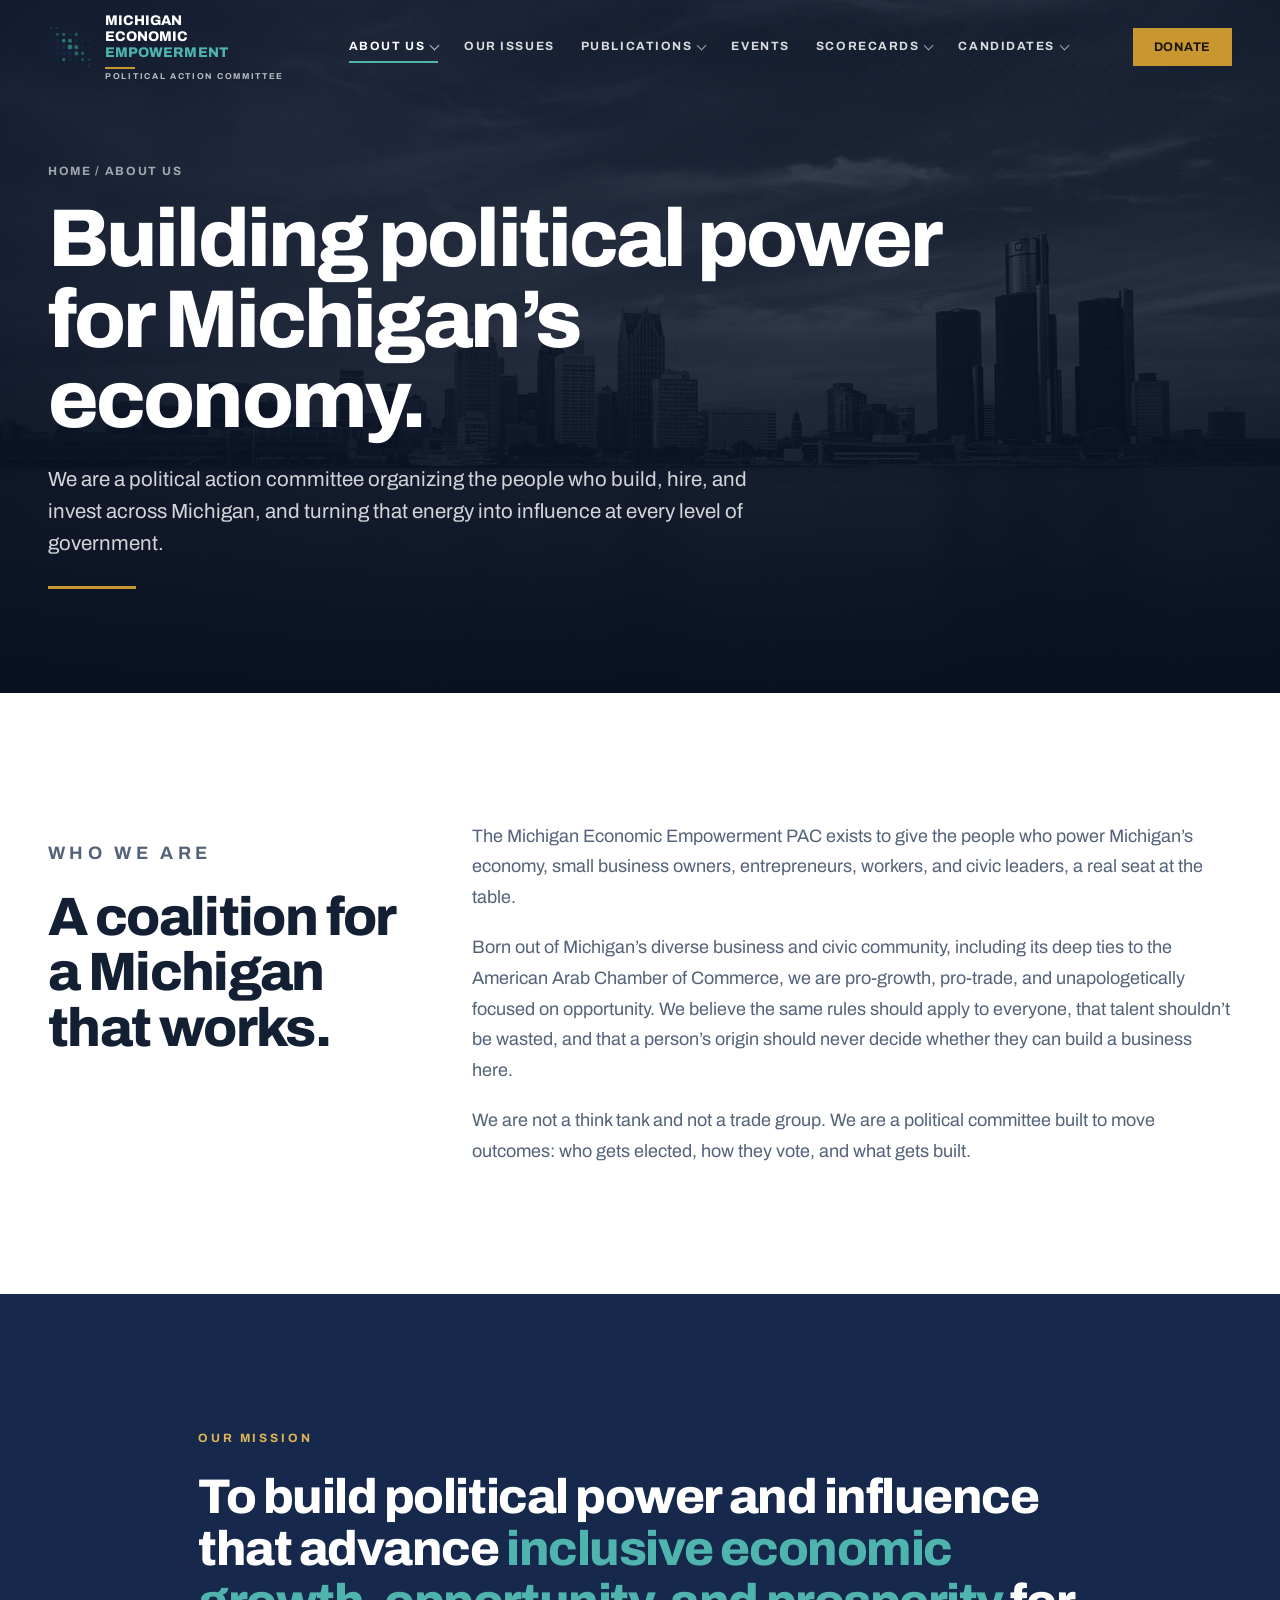
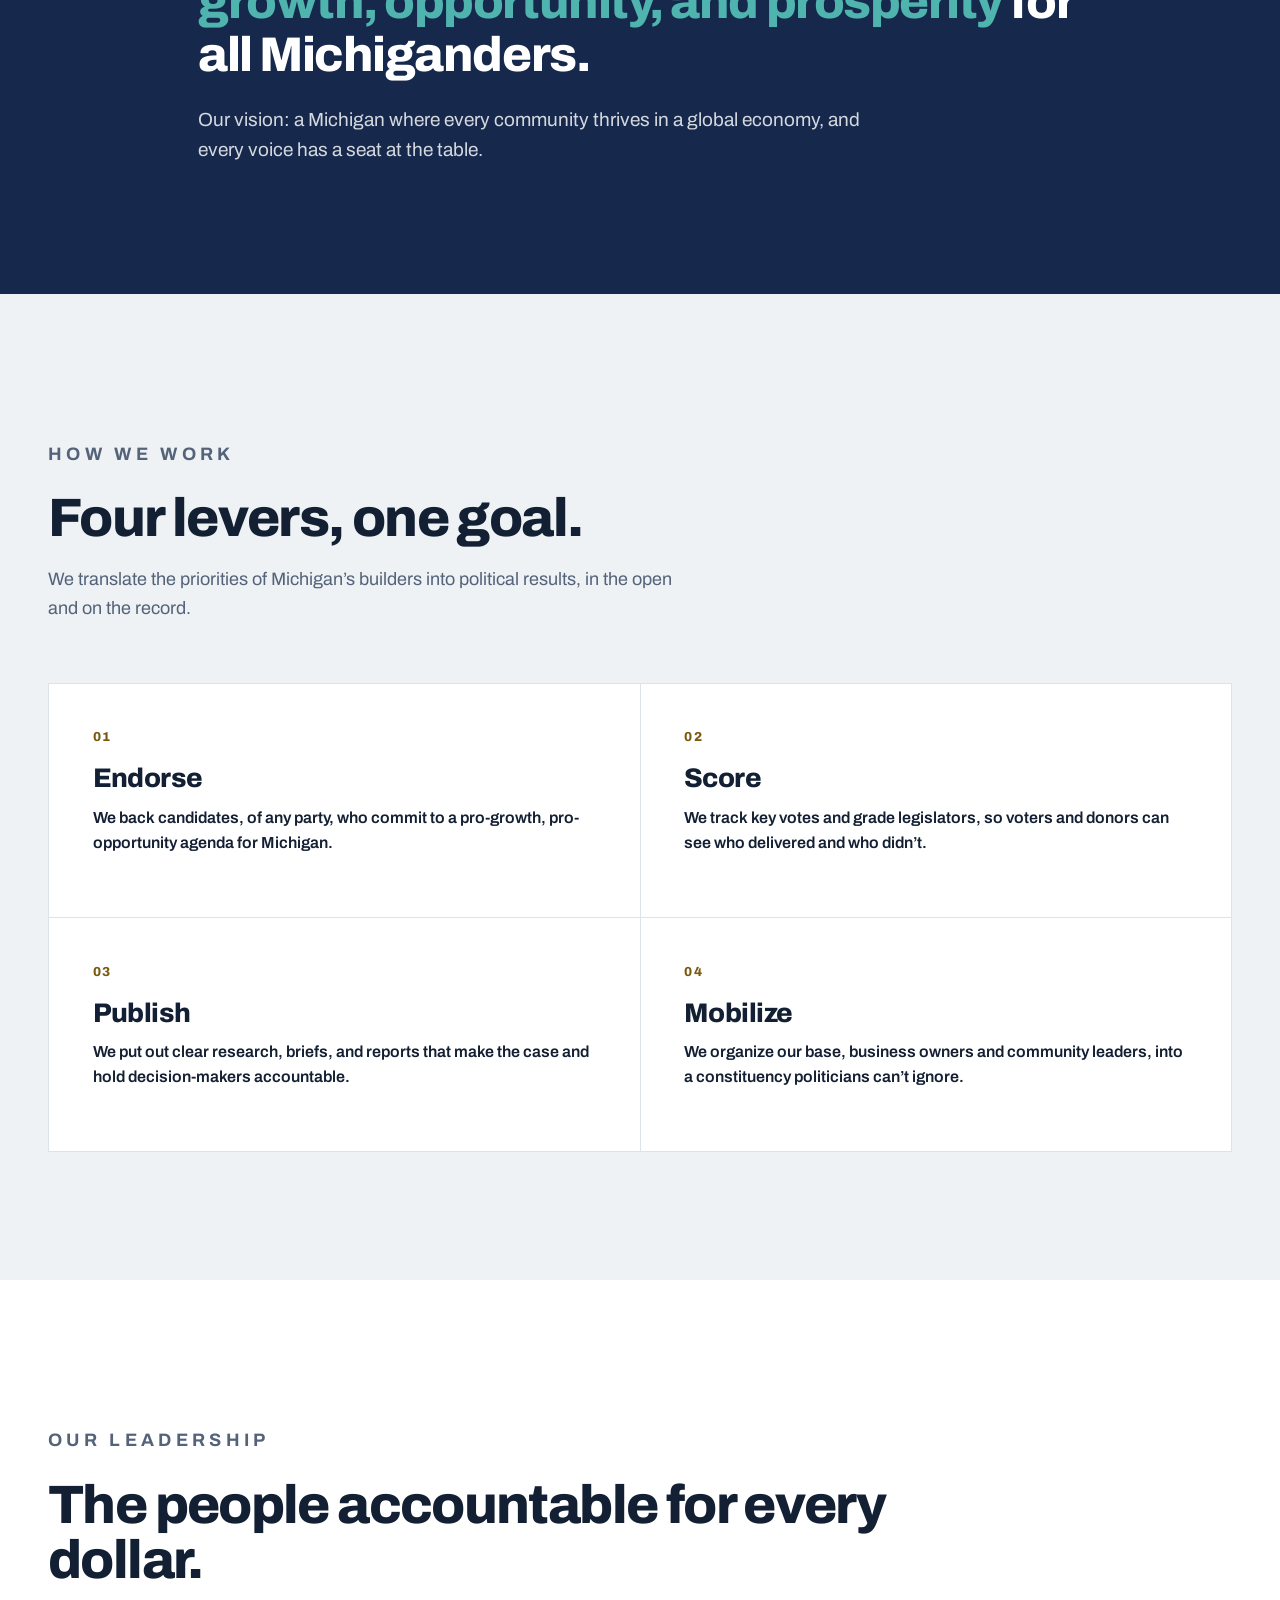
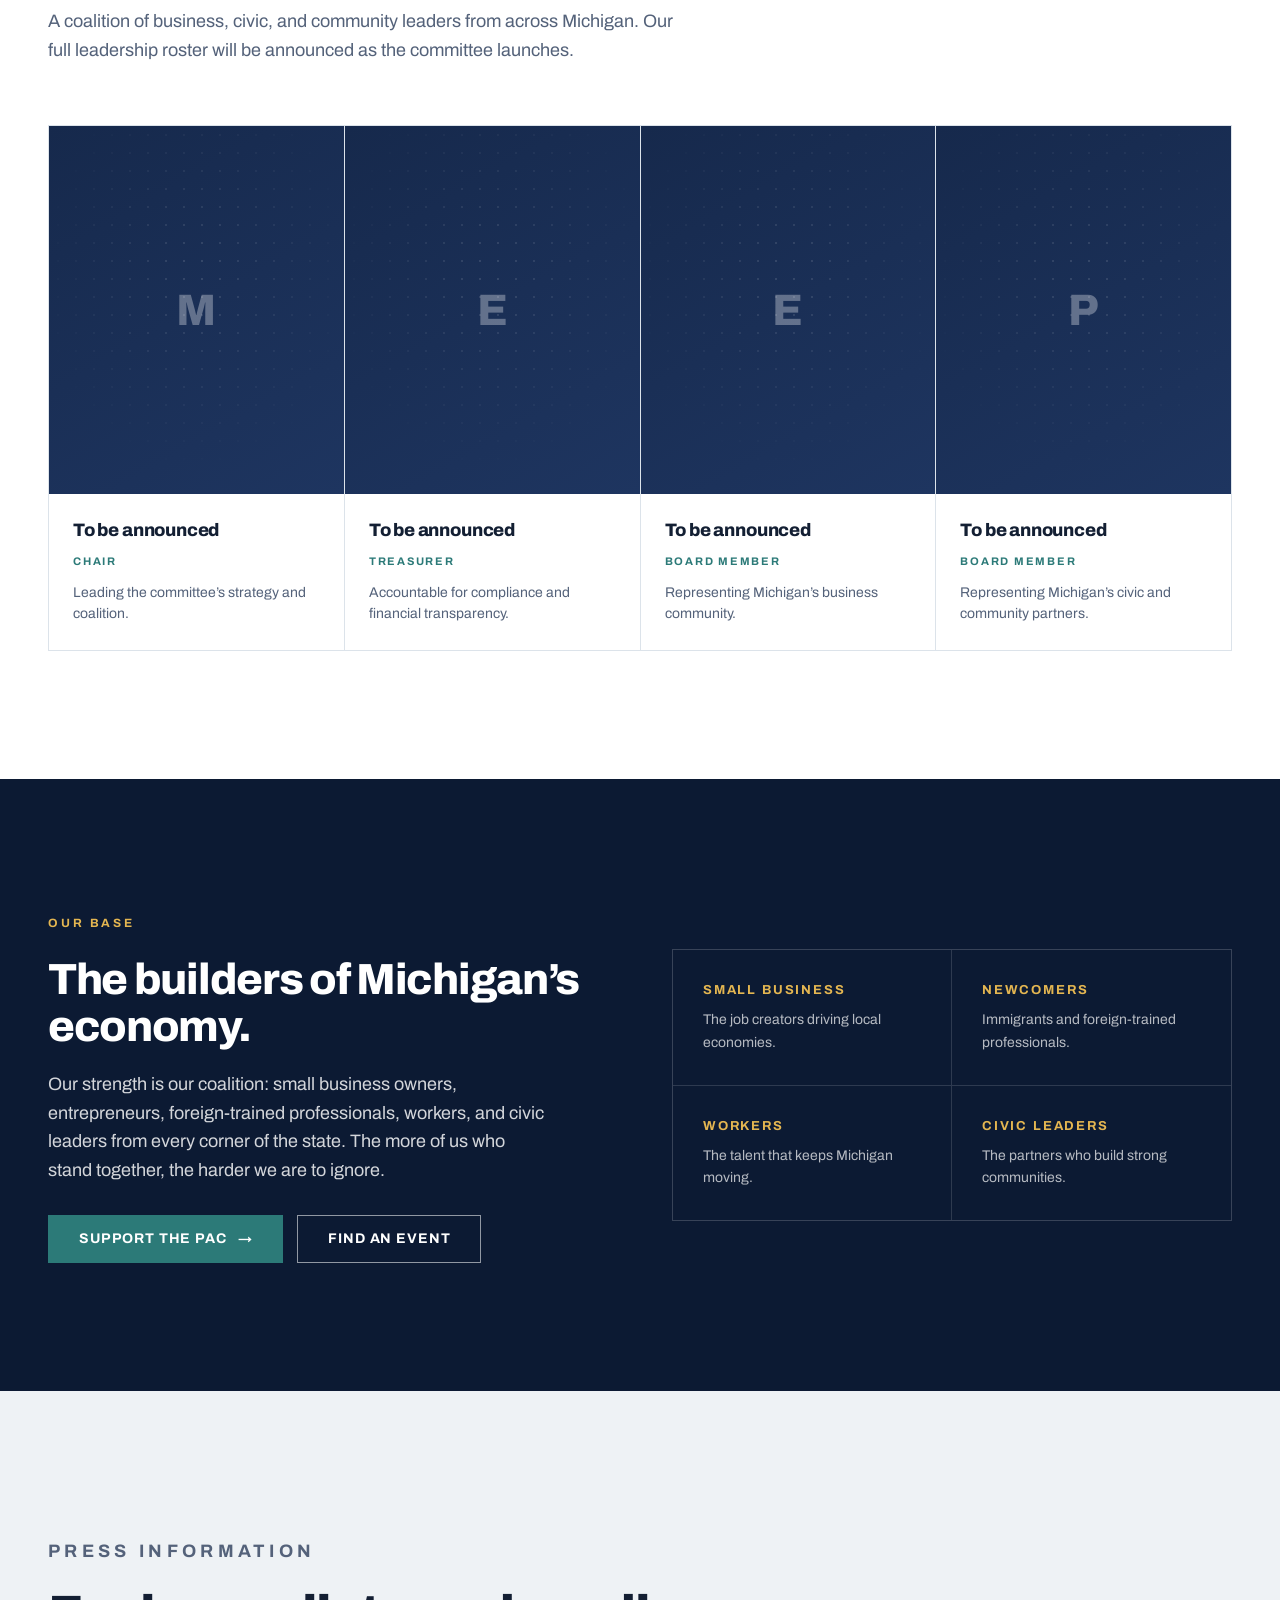
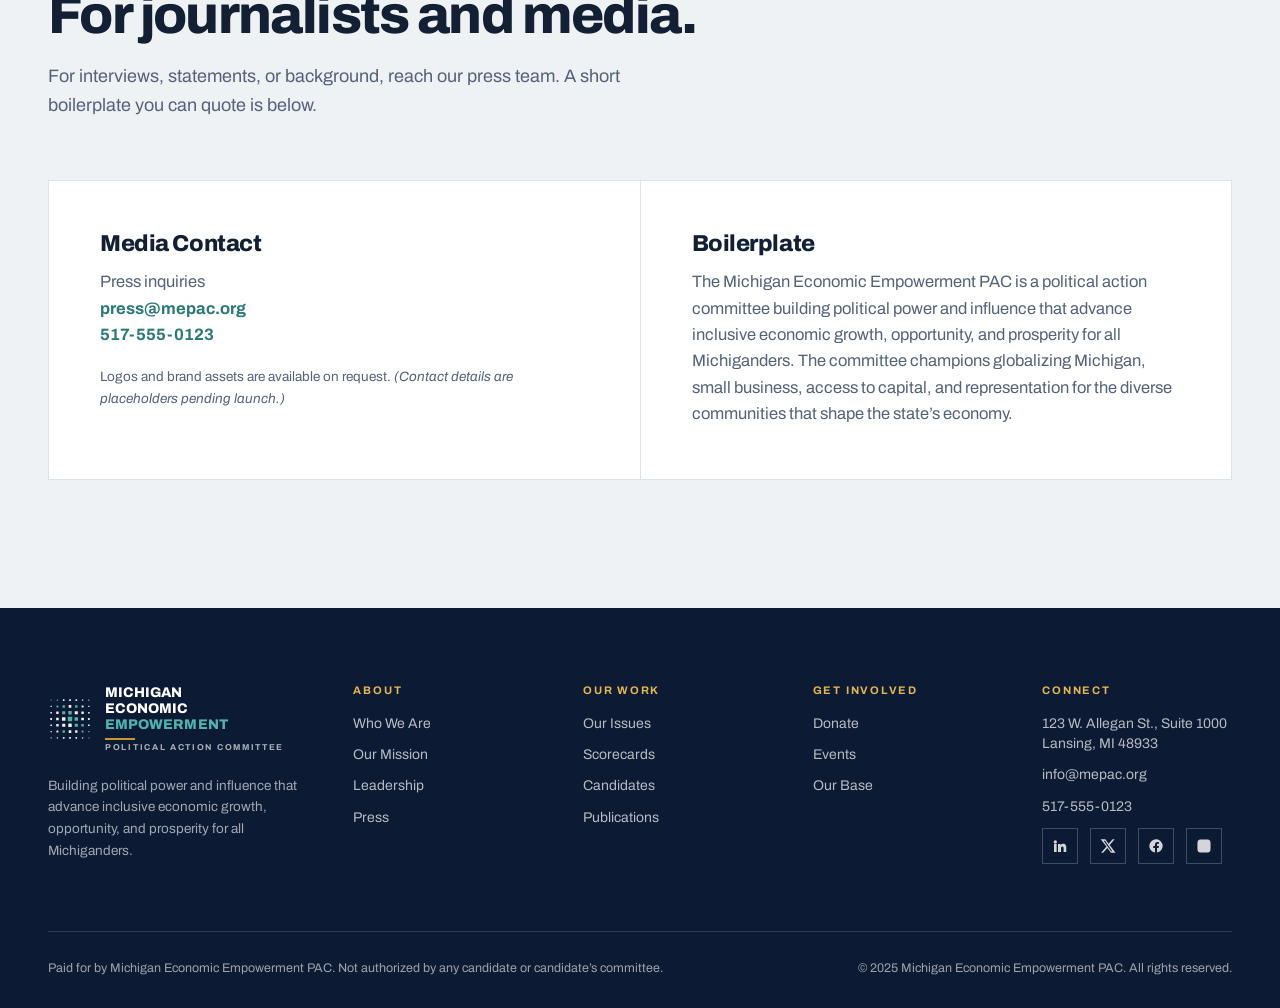
==== about.html @ 5a6a7b9a "Build out multi-page site: About, Our Issues, Publications, Events, Scorecards, Candidates, Donate o" ====
<!doctype html>
<html lang="en">
<head>
<meta charset="UTF-8" />
<meta name="viewport" content="width=device-width, initial-scale=1.0" />
<title>About Us — Michigan Economic Empowerment PAC</title>
<meta name="description" content="Who we are, our mission, how we work, our leadership, our base, and press information for the Michigan Economic Empowerment PAC." />
<link rel="preconnect" href="https://fonts.googleapis.com" /><link rel="preconnect" href="https://fonts.gstatic.com" crossorigin />
<link href="https://fonts.googleapis.com/css2?family=Archivo:wght@400;500;600;700;800;900&display=swap" rel="stylesheet" />
<link rel="stylesheet" href="assets/site.css" />
</head>
<body data-page="about">
<main id="main">

  <section class="page-hero">
    <div class="page-hero__bg" aria-hidden="true"><img src="assets/img/hero-detroit.jpg" alt="" /></div>
    <div class="page-hero__scrim" aria-hidden="true"></div>
    <div class="wrap page-hero__in">
      <p class="crumb"><a href="index.html">Home</a> / About Us</p>
      <h1>Building political power for Michigan’s economy.</h1>
      <p class="lede">We are a political action committee organizing the people who build, hire, and invest across Michigan, and turning that energy into influence at every level of government.</p>
      <div class="page-hero__gold"></div>
    </div>
  </section>

  <!-- WHO WE ARE -->
  <section class="section section--white anchor" id="who-we-are">
    <div class="wrap" style="display:grid; grid-template-columns:minmax(0,360px) 1fr; gap:clamp(36px,5vw,80px); align-items:start;">
      <div class="sec-head reveal" style="margin:0;">
        <p class="eyebrow eyebrow--bare">Who We Are</p>
        <h2>A coalition for a Michigan that works.</h2>
      </div>
      <div class="prose reveal d1" style="max-width:none;">
        <p>The Michigan Economic Empowerment PAC exists to give the people who power Michigan’s economy, small business owners, entrepreneurs, workers, and civic leaders, a real seat at the table.</p>
        <p>Born out of Michigan’s diverse business and civic community, including its deep ties to the American Arab Chamber of Commerce, we are pro-growth, pro-trade, and unapologetically focused on opportunity. We believe the same rules should apply to everyone, that talent shouldn’t be wasted, and that a person’s origin should never decide whether they can build a business here.</p>
        <p>We are not a think tank and not a trade group. We are a political committee built to move outcomes: who gets elected, how they vote, and what gets built.</p>
      </div>
    </div>
  </section>

  <!-- MISSION -->
  <section class="section band--dark anchor" id="mission">
    <div class="wrap" style="max-width:980px;">
      <p class="eyebrow eyebrow--ondark eyebrow--bare reveal">Our Mission</p>
      <h2 class="reveal" style="color:#fff; font-weight:800; font-size:clamp(28px,3.8vw,52px); line-height:1.08; letter-spacing:-.03em;">To build political power and influence that advance <span style="color:var(--teal-bright);">inclusive economic growth, opportunity, and prosperity</span> for all Michiganders.</h2>
      <p class="reveal d1" style="margin-top:24px; font-size:19px; line-height:1.6; color:rgba(255,255,255,.82); max-width:62ch;">Our vision: a Michigan where every community thrives in a global economy, and every voice has a seat at the table.</p>
    </div>
  </section>

  <!-- HOW WE WORK -->
  <section class="section section--mist anchor" id="how-we-work">
    <div class="wrap">
      <div class="sec-head reveal">
        <p class="eyebrow eyebrow--bare">How We Work</p>
        <h2>Four levers, one goal.</h2>
        <p>We translate the priorities of Michigan’s builders into political results, in the open and on the record.</p>
      </div>
      <div class="issues">
        <article class="issue reveal"><span class="issue__num">01</span><h3>Endorse</h3><p class="issue__lede">We back candidates, of any party, who commit to a pro-growth, pro-opportunity agenda for Michigan.</p></article>
        <article class="issue reveal d1"><span class="issue__num">02</span><h3>Score</h3><p class="issue__lede">We track key votes and grade legislators, so voters and donors can see who delivered and who didn’t.</p></article>
        <article class="issue reveal"><span class="issue__num">03</span><h3>Publish</h3><p class="issue__lede">We put out clear research, briefs, and reports that make the case and hold decision-makers accountable.</p></article>
        <article class="issue reveal d1"><span class="issue__num">04</span><h3>Mobilize</h3><p class="issue__lede">We organize our base, business owners and community leaders, into a constituency politicians can’t ignore.</p></article>
      </div>
    </div>
  </section>

  <!-- LEADERSHIP -->
  <!-- PLACEHOLDER: replace with real, legally-named Chair, Treasurer, and board members + portraits. -->
  <section class="section section--white anchor" id="leadership">
    <div class="wrap">
      <div class="sec-head reveal">
        <p class="eyebrow eyebrow--bare">Our Leadership</p>
        <h2>The people accountable for every dollar.</h2>
        <p>A coalition of business, civic, and community leaders from across Michigan. Our full leadership roster will be announced as the committee launches.</p>
      </div>
      <div class="people-grid">
        <article class="person reveal"><div class="person__portrait"><span class="person__mono">M</span></div><div class="person__body"><div class="person__name">To be announced</div><div class="person__role">Chair</div><p class="person__bio">Leading the committee’s strategy and coalition.</p></div></article>
        <article class="person reveal d1"><div class="person__portrait"><span class="person__mono">E</span></div><div class="person__body"><div class="person__name">To be announced</div><div class="person__role">Treasurer</div><p class="person__bio">Accountable for compliance and financial transparency.</p></div></article>
        <article class="person reveal d2"><div class="person__portrait"><span class="person__mono">E</span></div><div class="person__body"><div class="person__name">To be announced</div><div class="person__role">Board Member</div><p class="person__bio">Representing Michigan’s business community.</p></div></article>
        <article class="person reveal d3"><div class="person__portrait"><span class="person__mono">P</span></div><div class="person__body"><div class="person__name">To be announced</div><div class="person__role">Board Member</div><p class="person__bio">Representing Michigan’s civic and community partners.</p></div></article>
      </div>
    </div>
  </section>

  <!-- OUR BASE -->
  <section class="section band--deep anchor" id="base">
    <div class="wrap" style="display:grid; grid-template-columns:1fr 1fr; gap:clamp(36px,5vw,72px); align-items:center;">
      <div class="reveal">
        <p class="eyebrow eyebrow--ondark eyebrow--bare">Our Base</p>
        <h2 style="color:#fff; font-weight:800; font-size:clamp(28px,3.4vw,44px); letter-spacing:-.03em; line-height:1.08;">The builders of Michigan’s economy.</h2>
        <p style="margin-top:20px; font-size:18px; line-height:1.6; color:rgba(255,255,255,.82); max-width:50ch;">Our strength is our coalition: small business owners, entrepreneurs, foreign-trained professionals, workers, and civic leaders from every corner of the state. The more of us who stand together, the harder we are to ignore.</p>
        <div style="display:flex; gap:14px; flex-wrap:wrap; margin-top:30px;">
          <a class="btn btn--teal" href="donate.html">Support the PAC <span class="arw">&rarr;</span></a>
          <a class="btn btn--ghost-light" href="events.html">Find an Event</a>
        </div>
      </div>
      <div class="reveal d1" style="border:1px solid rgba(255,255,255,.18);">
        <div style="display:grid; grid-template-columns:1fr 1fr;">
          <div style="padding:30px; border-right:1px solid rgba(255,255,255,.14); border-bottom:1px solid rgba(255,255,255,.14);"><div style="font-size:13px; font-weight:700; letter-spacing:.14em; text-transform:uppercase; color:var(--gold-bright);">Small Business</div><p style="margin-top:8px; color:rgba(255,255,255,.7); font-size:14px;">The job creators driving local economies.</p></div>
          <div style="padding:30px; border-bottom:1px solid rgba(255,255,255,.14);"><div style="font-size:13px; font-weight:700; letter-spacing:.14em; text-transform:uppercase; color:var(--gold-bright);">Newcomers</div><p style="margin-top:8px; color:rgba(255,255,255,.7); font-size:14px;">Immigrants and foreign-trained professionals.</p></div>
          <div style="padding:30px; border-right:1px solid rgba(255,255,255,.14);"><div style="font-size:13px; font-weight:700; letter-spacing:.14em; text-transform:uppercase; color:var(--gold-bright);">Workers</div><p style="margin-top:8px; color:rgba(255,255,255,.7); font-size:14px;">The talent that keeps Michigan moving.</p></div>
          <div style="padding:30px;"><div style="font-size:13px; font-weight:700; letter-spacing:.14em; text-transform:uppercase; color:var(--gold-bright);">Civic Leaders</div><p style="margin-top:8px; color:rgba(255,255,255,.7); font-size:14px;">The partners who build strong communities.</p></div>
        </div>
      </div>
    </div>
  </section>

  <!-- PRESS -->
  <section class="section section--mist anchor" id="press">
    <div class="wrap">
      <div class="sec-head reveal">
        <p class="eyebrow eyebrow--bare">Press Information</p>
        <h2>For journalists and media.</h2>
        <p>For interviews, statements, or background, reach our press team. A short boilerplate you can quote is below.</p>
      </div>
      <div class="split2 reveal d1">
        <div>
          <h3>Media Contact</h3>
          <p>Press inquiries<br/><a href="mailto:press@mepac.org" style="color:var(--teal); font-weight:700;">press@mepac.org</a><br/><a href="tel:5175550123" style="color:var(--teal); font-weight:700;">517-555-0123</a></p>
          <p style="margin-top:18px; font-size:13.5px; color:var(--slate);">Logos and brand assets are available on request. <em>(Contact details are placeholders pending launch.)</em></p>
        </div>
        <div>
          <h3>Boilerplate</h3>
          <p>The Michigan Economic Empowerment PAC is a political action committee building political power and influence that advance inclusive economic growth, opportunity, and prosperity for all Michiganders. The committee champions globalizing Michigan, small business, access to capital, and representation for the diverse communities that shape the state’s economy.</p>
        </div>
      </div>
    </div>
  </section>

</main>
<script src="assets/site.js"></script>
</body>
</html>
---- assets/site.css ----
/* ============================================================
   MICHIGAN ECONOMIC EMPOWERMENT PAC — shared site stylesheet
   Design system + global nav/footer + inner-page components.
   Brand: navy / teal / gold + dot-mosaic logo. Archivo grotesque.
   ============================================================ */

:root{
  --navy:#16294C; --navy-deep:#0C1A33; --navy-2:#1E3560;
  --teal:#2C7A78; --teal-bright:#4FB3AE;
  --gold:#C8972F; --gold-bright:#E4B651; --gold-text:#7A5A10;
  --mist:#EEF2F5; --white:#FFFFFF; --ink:#131F33; --slate:#54627A;
  --line:#DCE3EA; --line-dark:rgba(255,255,255,.14);
  --maxw:1280px; --gutter:clamp(20px,5vw,48px);
  --pad-y:clamp(86px,10vw,150px); --pad-y-tight:clamp(64px,7vw,104px);
  --radius:0px;
  --font:'Archivo',-apple-system,BlinkMacSystemFont,'Segoe UI',Roboto,sans-serif;
  --ease:cubic-bezier(.22,.61,.36,1);
}

*{ box-sizing:border-box; }
html{ scroll-behavior:smooth; -webkit-text-size-adjust:100%; scroll-padding-top:96px; }
body{ margin:0; font-family:var(--font); color:var(--slate); background:var(--white);
  font-size:18px; line-height:1.62; -webkit-font-smoothing:antialiased; text-rendering:optimizeLegibility; overflow-x:hidden; }
h1,h2,h3,h4{ color:var(--ink); margin:0; font-weight:800; letter-spacing:-.03em; line-height:1.0; }
p{ margin:0; } a{ color:inherit; text-decoration:none; } img{ max-width:100%; display:block; }
::selection{ background:var(--teal); color:#fff; }
:focus-visible{ outline:2px solid var(--teal); outline-offset:3px; }
.page-hero :focus-visible, .why :focus-visible, .join :focus-visible, footer.ft :focus-visible, .band--dark :focus-visible{ outline-color:var(--teal-bright); }
.wrap{ max-width:var(--maxw); margin:0 auto; padding-inline:var(--gutter); }
.anchor{ scroll-margin-top:104px; }

.eyebrow{ font-size:12px; font-weight:700; text-transform:uppercase; letter-spacing:.24em; color:var(--gold-text); margin:0 0 22px; display:inline-flex; align-items:center; gap:13px; }
.eyebrow::before{ content:""; width:30px; height:2px; background:var(--gold); display:inline-block; }
.eyebrow--ondark{ color:var(--gold-bright); }
.eyebrow--bare::before{ display:none; }

/* buttons */
.btn{ --bg:var(--teal); --fg:#fff; --bd:var(--teal); display:inline-flex; align-items:center; gap:11px;
  font-family:var(--font); font-size:14px; font-weight:700; letter-spacing:.06em; text-transform:uppercase;
  padding:16px 30px; border:1.5px solid var(--bd); background:var(--bg); color:var(--fg); border-radius:var(--radius);
  cursor:pointer; line-height:1; text-align:center;
  transition:background .22s var(--ease),border-color .22s var(--ease),color .22s var(--ease),transform .22s var(--ease),box-shadow .22s var(--ease); }
.btn .arw{ transition:transform .22s var(--ease); } .btn:hover .arw{ transform:translateX(5px); }
.btn--teal:hover{ background:#225e5c; border-color:#225e5c; transform:translateY(-2px); box-shadow:0 14px 30px -16px rgba(0,0,0,.6); }
.btn--gold{ --bg:var(--gold); --bd:var(--gold); --fg:#1c1404; }
.btn--gold:hover{ background:var(--gold-bright); border-color:var(--gold-bright); transform:translateY(-2px); box-shadow:0 14px 30px -16px rgba(0,0,0,.5); }
.btn--ghost{ --bg:transparent; --fg:var(--ink); --bd:rgba(22,41,76,.4); }
.btn--ghost:hover{ border-color:var(--navy); background:rgba(22,41,76,.04); }
.btn--ghost-light{ --bg:transparent; --fg:#fff; --bd:rgba(255,255,255,.55); }
.btn--ghost-light:hover{ border-color:#fff; background:rgba(255,255,255,.1); transform:translateY(-2px); }
.btn:active{ transform:translateY(0); }
.btn--sm{ padding:12px 20px; font-size:12.5px; }

/* duotone photo treatment */
.duo{ position:relative; background:var(--navy); overflow:hidden; }
.duo img{ width:100%; height:100%; object-fit:cover; display:block; filter:grayscale(1) contrast(1.06) brightness(.96); }
.duo::after{ content:""; position:absolute; inset:0; pointer-events:none; background:linear-gradient(155deg, rgba(18,32,58,.28) 0%, rgba(12,26,51,.6) 100%); }

/* ===================== NAV (shared, injected) ===================== */
header.nav{ position:fixed; top:0; left:0; right:0; z-index:50;
  transition:background .3s var(--ease),box-shadow .3s var(--ease),border-color .3s var(--ease); border-bottom:1px solid transparent; }
header.nav.solid{ background:rgba(255,255,255,.92); backdrop-filter:blur(16px); -webkit-backdrop-filter:blur(16px); border-bottom:1px solid var(--line); }
.nav__inner{ max-width:var(--maxw); margin:0 auto; padding:13px var(--gutter); display:flex; align-items:center; justify-content:space-between; gap:20px; }
.brand{ display:flex; align-items:center; gap:13px; }
.brand__mark{ flex:none; width:44px; height:44px; }
.brand__word{ display:flex; flex-direction:column; line-height:1; }
.brand__line{ font-weight:800; font-size:14px; letter-spacing:.005em; line-height:1.16; text-transform:uppercase; transition:color .3s var(--ease); }
.brand__line.navy{ color:var(--navy); } .brand__line.teal{ color:var(--teal); }
.brand__rule{ width:30px; height:2px; background:var(--gold); margin:5px 0 4px; }
.brand__legal{ font-size:8.5px; font-weight:700; letter-spacing:.2em; text-transform:uppercase; color:var(--navy); opacity:.78; transition:color .3s var(--ease),opacity .3s var(--ease); }
header.nav:not(.solid) .brand__line.navy{ color:#fff; }
header.nav:not(.solid) .brand__line.teal{ color:var(--teal-bright); }
header.nav:not(.solid) .brand__legal{ color:#fff; opacity:.7; }

nav.links{ display:flex; align-items:center; gap:26px; }
.navitem{ position:relative; }
nav.links a.lnk, .navitem > a{ font-size:12px; font-weight:700; text-transform:uppercase; letter-spacing:.13em; color:var(--ink); opacity:.84; transition:opacity .2s,color .2s; position:relative; padding:8px 0; display:inline-flex; align-items:center; gap:6px; cursor:pointer; }
header.nav:not(.solid) nav.links a.lnk, header.nav:not(.solid) .navitem > a{ color:#fff; }
nav.links a.lnk::after, .navitem > a::after{ content:""; position:absolute; left:0; bottom:2px; height:2px; width:0; background:var(--teal); transition:width .25s var(--ease); }
header.nav:not(.solid) nav.links a.lnk::after, header.nav:not(.solid) .navitem > a::after{ background:var(--teal-bright); }
nav.links a.lnk:hover, .navitem > a:hover, .navitem.current > a, a.lnk.current{ opacity:1; }
nav.links a.lnk:hover::after, .navitem:hover > a::after, .navitem.current > a::after, a.lnk.current::after, a.lnk:hover::after{ width:100%; }
.caret{ width:7px; height:7px; border-right:1.5px solid currentColor; border-bottom:1.5px solid currentColor; transform:translateY(-2px) rotate(45deg); opacity:.7; transition:transform .2s var(--ease); }
.navitem:hover .caret{ transform:translateY(0) rotate(45deg); }
.dropdown{ position:absolute; top:100%; left:-14px; min-width:230px; background:#fff; border:1px solid var(--line); box-shadow:0 22px 46px -26px rgba(19,31,51,.45); padding:8px 0; opacity:0; visibility:hidden; transform:translateY(8px); transition:opacity .2s var(--ease), transform .2s var(--ease), visibility .2s; z-index:60; }
.navitem:hover .dropdown, .navitem:focus-within .dropdown{ opacity:1; visibility:visible; transform:none; }
.dropdown a{ display:block; padding:10px 22px; font-size:13px; font-weight:600; letter-spacing:.01em; text-transform:none; color:var(--ink); opacity:.82; transition:background .15s, color .15s, opacity .15s; }
.dropdown a:hover{ background:var(--mist); color:var(--navy); opacity:1; }

.nav__cta{ display:flex; align-items:center; gap:14px; }
.menu-btn{ display:none; background:none; border:1px solid rgba(255,255,255,.4); color:#fff; padding:10px; border-radius:var(--radius); cursor:pointer; line-height:0; transition:color .3s var(--ease),border-color .3s var(--ease); }
header.nav.solid .menu-btn{ border-color:var(--line); color:var(--ink); }

/* mobile menu */
.mobile-menu{ position:fixed; inset:0; z-index:55; background:var(--navy-deep); padding:96px var(--gutter) 40px; overflow-y:auto; transform:translateY(-12px); opacity:0; visibility:hidden; transition:opacity .3s var(--ease), transform .3s var(--ease), visibility .3s; }
.mobile-menu.open{ opacity:1; visibility:visible; transform:none; }
.mobile-menu a{ display:block; color:#fff; font-weight:800; font-size:24px; letter-spacing:-.02em; padding:13px 0; border-bottom:1px solid rgba(255,255,255,.12); }
.mobile-menu .sub a{ font-size:15px; font-weight:600; color:rgba(255,255,255,.7); padding:9px 0 9px 16px; border-bottom:0; letter-spacing:.01em; }
.mobile-menu .sub{ padding-bottom:10px; }
.mobile-close{ position:absolute; top:22px; right:var(--gutter); background:none; border:1px solid rgba(255,255,255,.4); color:#fff; padding:10px; border-radius:var(--radius); cursor:pointer; line-height:0; }

/* ===================== PAGE HERO (inner pages) ===================== */
.page-hero{ position:relative; background:var(--navy-deep); color:#fff; overflow:hidden; isolation:isolate; padding:clamp(140px,18vh,184px) 0 clamp(60px,9vw,104px); }
.page-hero__bg{ position:absolute; inset:0; z-index:0; }
.page-hero__bg img{ width:100%; height:100%; object-fit:cover; filter:grayscale(1) contrast(1.05) brightness(.82); opacity:.5; }
.page-hero__scrim{ position:absolute; inset:0; z-index:1; background:linear-gradient(0deg, rgba(8,16,32,.94) 0%, rgba(10,20,40,.6) 55%, rgba(12,24,46,.5) 100%), linear-gradient(95deg, rgba(8,16,32,.65), transparent 62%); }
.page-hero::before{ content:""; position:absolute; inset:0; z-index:1; pointer-events:none; background-image:radial-gradient(rgba(255,255,255,.07) 1.2px, transparent 1.4px); background-size:26px 26px; -webkit-mask-image:radial-gradient(110% 90% at 84% 12%, #000, transparent 70%); mask-image:radial-gradient(110% 90% at 84% 12%, #000, transparent 70%); }
.page-hero__in{ position:relative; z-index:2; }
.page-hero .crumb{ font-size:12px; font-weight:700; letter-spacing:.14em; text-transform:uppercase; color:rgba(255,255,255,.6); margin-bottom:18px; }
.page-hero .crumb a{ color:rgba(255,255,255,.6); } .page-hero .crumb a:hover{ color:#fff; }
.page-hero h1{ color:#fff; font-weight:800; font-size:clamp(40px,6.4vw,84px); line-height:.98; letter-spacing:-.035em; max-width:18ch; }
.page-hero .lede{ margin-top:24px; font-size:clamp(17px,1.6vw,21px); line-height:1.55; color:rgba(255,255,255,.82); max-width:62ch; }
.page-hero__gold{ width:88px; height:3px; background:var(--gold); margin:26px 0 0; }

/* ===================== SECTION SCAFFOLDING ===================== */
.section{ padding:var(--pad-y) 0; }
.section--tight{ padding:var(--pad-y-tight) 0; }
.section--mist{ background:var(--mist); }
.section--white{ background:var(--white); }
.band--dark{ background:var(--navy); color:#fff; }
.band--deep{ background:var(--navy-deep); color:#fff; }
.sec-head{ max-width:880px; margin:0 0 clamp(40px,5vw,60px); }
.sec-head.between{ max-width:none; display:flex; align-items:flex-end; justify-content:space-between; gap:28px; flex-wrap:wrap; }
.sec-head h2{ font-weight:800; font-size:clamp(30px,4.4vw,54px); line-height:1.03; letter-spacing:-.03em; }
.band--dark .sec-head h2, .band--deep .sec-head h2{ color:#fff; }
.sec-head p{ margin-top:18px; font-size:18px; color:var(--slate); max-width:64ch; }
.band--dark .sec-head p, .band--deep .sec-head p{ color:rgba(255,255,255,.8); }

/* prose blocks (About, etc.) */
.prose{ max-width:64ch; }
.prose p{ font-size:18px; line-height:1.7; color:var(--slate); margin:0 0 20px; }
.prose p:last-child{ margin-bottom:0; }
.split2{ display:grid; grid-template-columns:1fr 1fr; gap:1px; background:var(--line); border:1px solid var(--line); }
.split2 > *{ background:var(--white); padding:clamp(34px,4vw,58px); }
.split2 h3{ font-size:23px; font-weight:800; letter-spacing:-.02em; margin:0 0 14px; }
.split2 p{ font-size:16.5px; line-height:1.6; color:var(--slate); }

/* ===================== ISSUES ===================== */
.issues{ display:grid; gap:1px; background:var(--line); border:1px solid var(--line); }
@media(min-width:760px){ .issues{ grid-template-columns:1fr 1fr; } }
.issue{ background:var(--white); padding:clamp(30px,3.4vw,48px); display:flex; flex-direction:column; }
.issue__num{ font-size:13px; font-weight:800; color:var(--gold-text); letter-spacing:.12em; }
.issue h3{ font-size:clamp(22px,2.1vw,28px); font-weight:800; letter-spacing:-.02em; line-height:1.1; margin:16px 0 12px; }
.issue__lede{ font-size:16px; line-height:1.55; color:var(--ink); font-weight:600; margin:0 0 18px; }
.issue__list{ list-style:none; margin:auto 0 0; padding:0; }
.issue__list li{ position:relative; padding:11px 0 11px 26px; font-size:15.5px; line-height:1.5; color:var(--slate); border-top:1px solid var(--line); }
.issue__list li:first-child{ border-top:0; }
.issue__list li::before{ content:""; position:absolute; left:2px; top:18px; width:8px; height:8px; background:var(--teal); transform:rotate(45deg); }

/* ===================== CARDS / GRIDS ===================== */
.grid3{ display:grid; grid-template-columns:repeat(3,1fr); gap:26px; }
.grid2{ display:grid; grid-template-columns:repeat(2,1fr); gap:26px; }
.card{ background:var(--white); border:1px solid var(--line); display:flex; flex-direction:column; transition:transform .25s var(--ease),box-shadow .25s var(--ease),border-color .25s var(--ease); }
.card:hover{ transform:translateY(-5px); box-shadow:0 24px 50px -32px rgba(19,31,51,.55); border-color:#cdd7e1; }
.card__media{ aspect-ratio:3/2; position:relative; overflow:hidden; }
.card__media .duo{ position:absolute; inset:0; } .card__media .duo img{ transition:transform .5s var(--ease); }
.card:hover .card__media .duo img{ transform:scale(1.05); }
.card__body{ padding:26px 24px 28px; display:flex; flex-direction:column; flex:1; }
.card__kicker{ font-size:11px; font-weight:700; letter-spacing:.16em; text-transform:uppercase; color:var(--gold-text); margin-bottom:13px; }
.card h3{ font-size:20px; font-weight:800; line-height:1.18; letter-spacing:-.02em; margin:0 0 12px; }
.card p{ font-size:15px; line-height:1.55; color:var(--slate); }
.card__more{ margin-top:20px; font-size:12px; font-weight:700; letter-spacing:.12em; text-transform:uppercase; color:var(--teal); display:inline-flex; gap:8px; align-items:center; }
.card__more .arw{ transition:transform .2s var(--ease); } .card:hover .card__more .arw{ transform:translateX(5px); }

/* leadership / people */
.people-grid{ display:grid; grid-template-columns:repeat(4,1fr); gap:1px; background:var(--line); border:1px solid var(--line); }
.person{ background:var(--white); display:flex; flex-direction:column; }
.person__portrait{ aspect-ratio:4/5; position:relative; background:linear-gradient(150deg,var(--navy),var(--navy-2)); overflow:hidden; display:flex; align-items:center; justify-content:center; }
.person__portrait::before{ content:""; position:absolute; inset:0; background-image:radial-gradient(rgba(255,255,255,.13) 1.3px, transparent 1.5px); background-size:18px 18px; -webkit-mask-image:radial-gradient(70% 70% at 50% 40%, #000, transparent 78%); mask-image:radial-gradient(70% 70% at 50% 40%, #000, transparent 78%); }
.person__mono{ position:relative; font-weight:800; font-size:44px; color:rgba(255,255,255,.32); }
.person__body{ padding:22px 24px 26px; }
.person__name{ font-size:18px; font-weight:800; color:var(--ink); letter-spacing:-.01em; }
.person__role{ margin-top:7px; font-size:11px; font-weight:700; text-transform:uppercase; letter-spacing:.16em; color:var(--teal); }
.person__bio{ margin-top:12px; font-size:14px; line-height:1.5; color:var(--slate); }

/* ===================== EMPTY STATE ===================== */
.empty{ border:1px dashed #c4d0db; background:linear-gradient(180deg,#fff, #f7fafc); padding:clamp(40px,5vw,72px); text-align:center; }
.band--dark .empty, .band--deep .empty{ border-color:rgba(255,255,255,.22); background:rgba(255,255,255,.03); }
.empty__mark{ width:46px; height:46px; margin:0 auto 22px; }
.empty h3{ font-size:24px; font-weight:800; letter-spacing:-.02em; margin:0 0 12px; }
.band--dark .empty h3, .band--deep .empty h3{ color:#fff; }
.empty p{ font-size:16px; line-height:1.6; color:var(--slate); max-width:52ch; margin:0 auto 22px; }
.band--dark .empty p, .band--deep .empty p{ color:rgba(255,255,255,.78); }

/* ===================== SCORECARD ===================== */
.score-wrap{ border:1px solid var(--line); overflow:hidden; }
.score{ width:100%; border-collapse:collapse; font-size:15px; }
.score thead th{ background:var(--navy); color:#fff; text-align:left; font-size:11px; font-weight:700; letter-spacing:.14em; text-transform:uppercase; padding:16px 20px; }
.score tbody td{ padding:16px 20px; border-top:1px solid var(--line); color:var(--ink); }
.score tbody tr:hover{ background:var(--mist); }
.score .name{ font-weight:800; letter-spacing:-.01em; }
.score .muted{ color:var(--slate); font-size:13.5px; }
.grade{ display:inline-flex; align-items:center; justify-content:center; min-width:46px; padding:6px 10px; font-weight:800; font-size:15px; letter-spacing:.02em; border:1.5px solid; }
.grade--a{ color:#1f7a4d; border-color:#1f7a4d; background:#eafaf1; }
.grade--b{ color:#2c7a78; border-color:#2c7a78; background:#e9f5f4; }
.grade--c{ color:#7a5a10; border-color:#7a5a10; background:#fbf3e0; }
.grade--d{ color:#9a5b1e; border-color:#9a5b1e; background:#fbeede; }
.grade--f{ color:#a32626; border-color:#a32626; background:#fbe9e9; }
.grade--na{ color:var(--slate); border-color:#c4d0db; background:#fff; }
.legend{ display:flex; flex-wrap:wrap; gap:10px 18px; margin-top:22px; font-size:13px; color:var(--slate); }
.legend span{ display:inline-flex; align-items:center; gap:8px; }

/* ===================== DONATE ===================== */
.donate-grid{ display:grid; grid-template-columns:repeat(4,1fr); gap:12px; }
.amount{ border:1.5px solid var(--line); background:#fff; padding:22px 10px; font-family:var(--font); font-weight:800; font-size:24px; letter-spacing:-.02em; color:var(--ink); cursor:pointer; transition:all .2s var(--ease); }
.amount:hover, .amount.sel{ border-color:var(--teal); background:#f0faf9; color:var(--navy); transform:translateY(-2px); }
.donate-note{ margin-top:18px; font-size:12.5px; color:var(--slate); line-height:1.55; }

/* ===================== FOOTER (shared, injected) ===================== */
footer.ft{ background:var(--navy-deep); color:rgba(255,255,255,.74); padding:clamp(60px,6vw,88px) 0 30px; }
.ft__top{ display:grid; grid-template-columns:1.4fr repeat(4,1fr); gap:40px; }
.ft__brand .brand__line.navy{ color:#fff; } .ft__brand .brand__line.teal{ color:var(--teal-bright); } .ft__brand .brand__legal{ color:#fff; opacity:.66; }
.ft__brand p.blurb{ margin-top:22px; font-size:13.5px; line-height:1.6; color:rgba(255,255,255,.62); max-width:34ch; }
.ftcol h4{ font-size:11px; font-weight:700; letter-spacing:.16em; text-transform:uppercase; color:var(--gold-bright); margin:0 0 18px; }
.ftcol a, .ftcol p{ display:block; font-size:14px; line-height:1.45; color:rgba(255,255,255,.7); margin-bottom:11px; transition:color .2s; }
.ftcol a:hover{ color:#fff; }
.ft__social{ display:flex; gap:12px; margin-top:6px; }
.ft__social a{ width:36px; height:36px; border:1px solid rgba(255,255,255,.22); display:flex; align-items:center; justify-content:center; transition:all .2s; }
.ft__social a:hover{ border-color:var(--teal-bright); background:rgba(79,179,174,.16); }
.ft__social svg{ width:16px; height:16px; fill:rgba(255,255,255,.82); }
.ft__bottom{ margin-top:clamp(40px,5vw,56px); padding-top:26px; border-top:1px solid rgba(255,255,255,.14); display:flex; justify-content:space-between; gap:18px; flex-wrap:wrap; font-size:12.5px; color:rgba(255,255,255,.6); }

/* ===================== REVEAL ===================== */
.reveal{ opacity:0; transform:translateY(28px); transition:opacity .7s var(--ease), transform .7s var(--ease); }
.reveal.in{ opacity:1; transform:none; }
.reveal.d1{ transition-delay:.07s; } .reveal.d2{ transition-delay:.14s; } .reveal.d3{ transition-delay:.21s; } .reveal.d4{ transition-delay:.28s; } .reveal.d5{ transition-delay:.35s; }
#mark-header svg rect{ transform-box:fill-box; transform-origin:center; opacity:0; animation:markIn .5s var(--ease) forwards; }
@keyframes markIn{ from{ opacity:0; transform:scale(.35); } to{ opacity:1; transform:scale(1); } }

/* ===================== RESPONSIVE ===================== */
@media (max-width:1080px){ nav.links{ display:none; } .menu-btn{ display:inline-flex; } }
@media (max-width:980px){
  .grid3{ grid-template-columns:1fr 1fr; }
  .people-grid{ grid-template-columns:repeat(2,1fr); }
  .donate-grid{ grid-template-columns:repeat(2,1fr); }
  .ft__top{ grid-template-columns:1fr 1fr; } .ft__brand{ grid-column:1 / -1; }
}
@media (max-width:760px){
  .issues{ grid-template-columns:1fr; }
  .grid3, .grid2, .split2{ grid-template-columns:1fr; }
  .people-grid{ grid-template-columns:1fr 1fr; }
  .ft__top{ grid-template-columns:1fr 1fr; }
  .brand__line{ font-size:13px; } .brand__mark{ width:40px; height:40px; }
  .score thead{ display:none; }
  .score tbody td{ display:block; border-top:0; padding:4px 18px; }
  .score tbody tr{ display:block; border-top:1px solid var(--line); padding:16px 0; }
}
@media (prefers-reduced-motion:reduce){
  *{ animation:none !important; scroll-behavior:auto; }
  .reveal{ opacity:1; transform:none; transition:none; }
  #mark-header svg rect{ opacity:1; }
}

.skip{ position:fixed; left:12px; top:-60px; background:#fff; color:var(--navy); padding:10px 16px; z-index:100; transition:top .2s var(--ease); }
.skip:focus{ top:12px; }
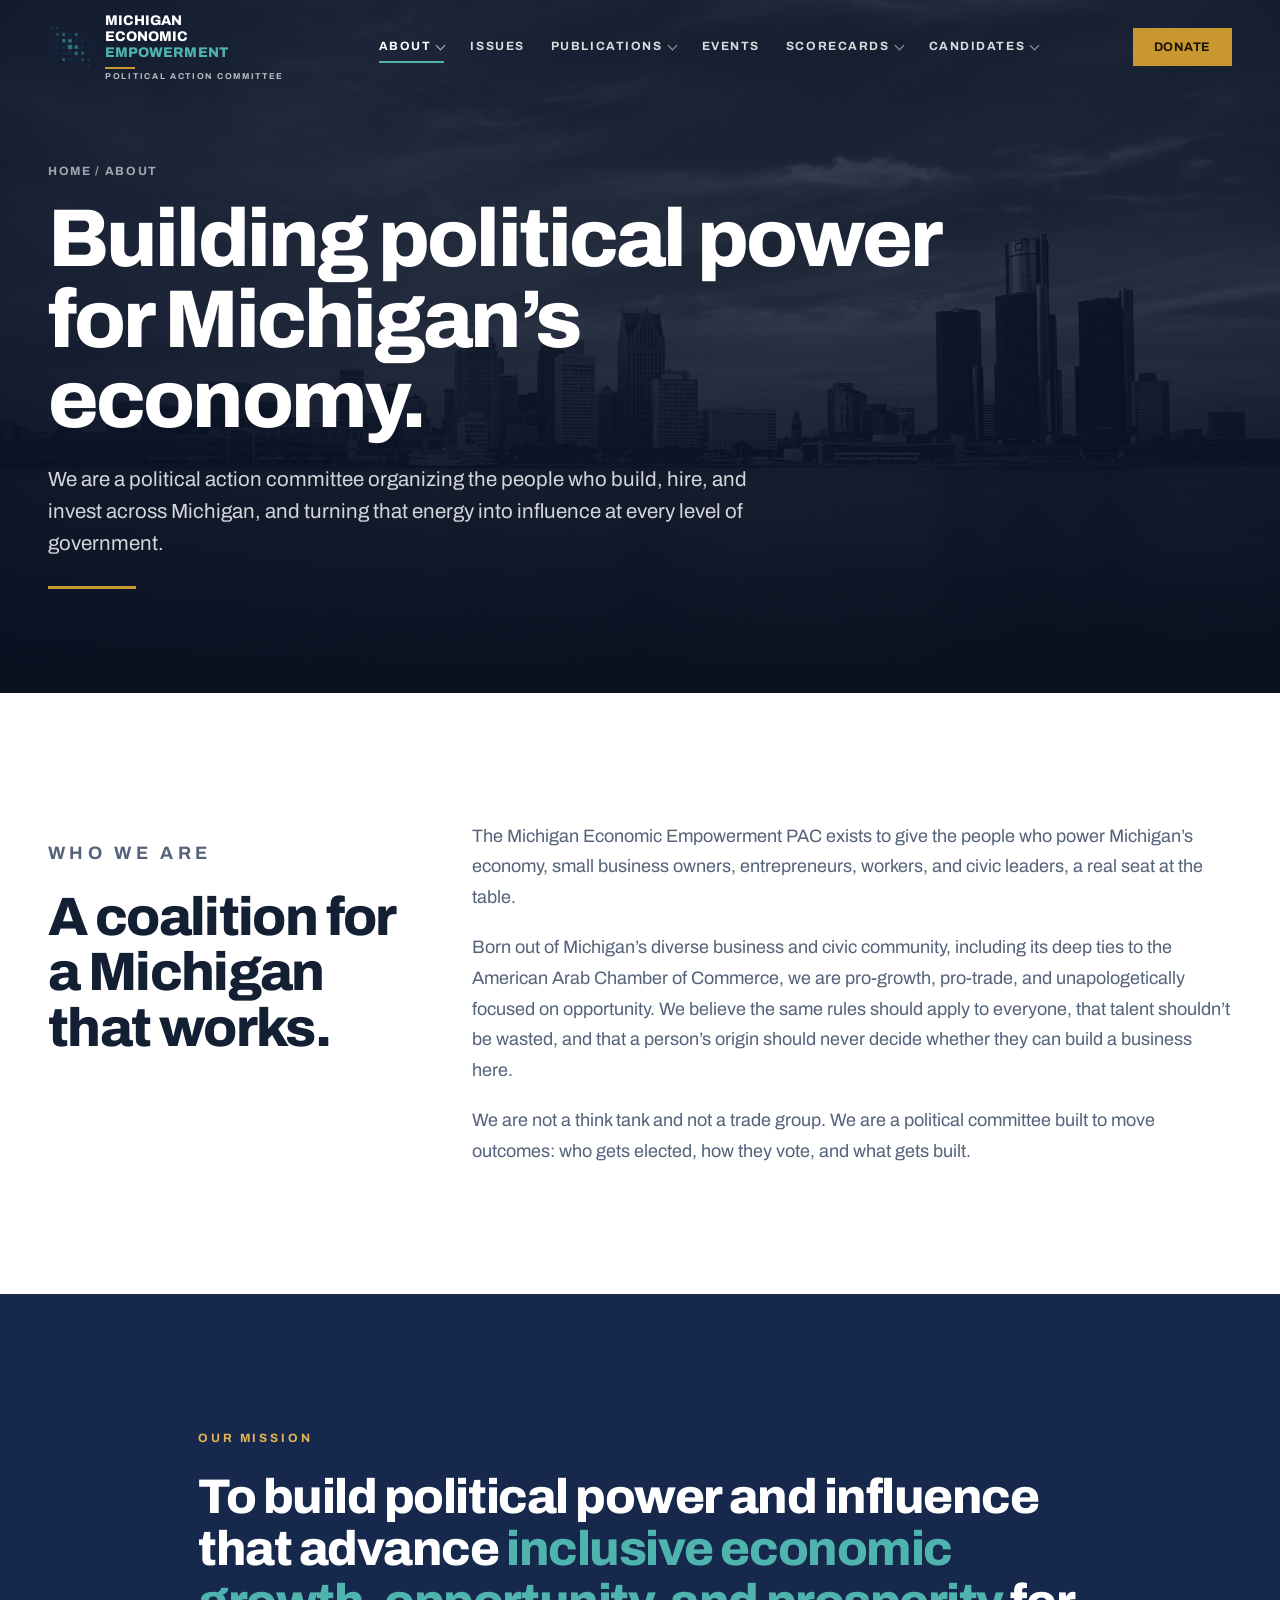
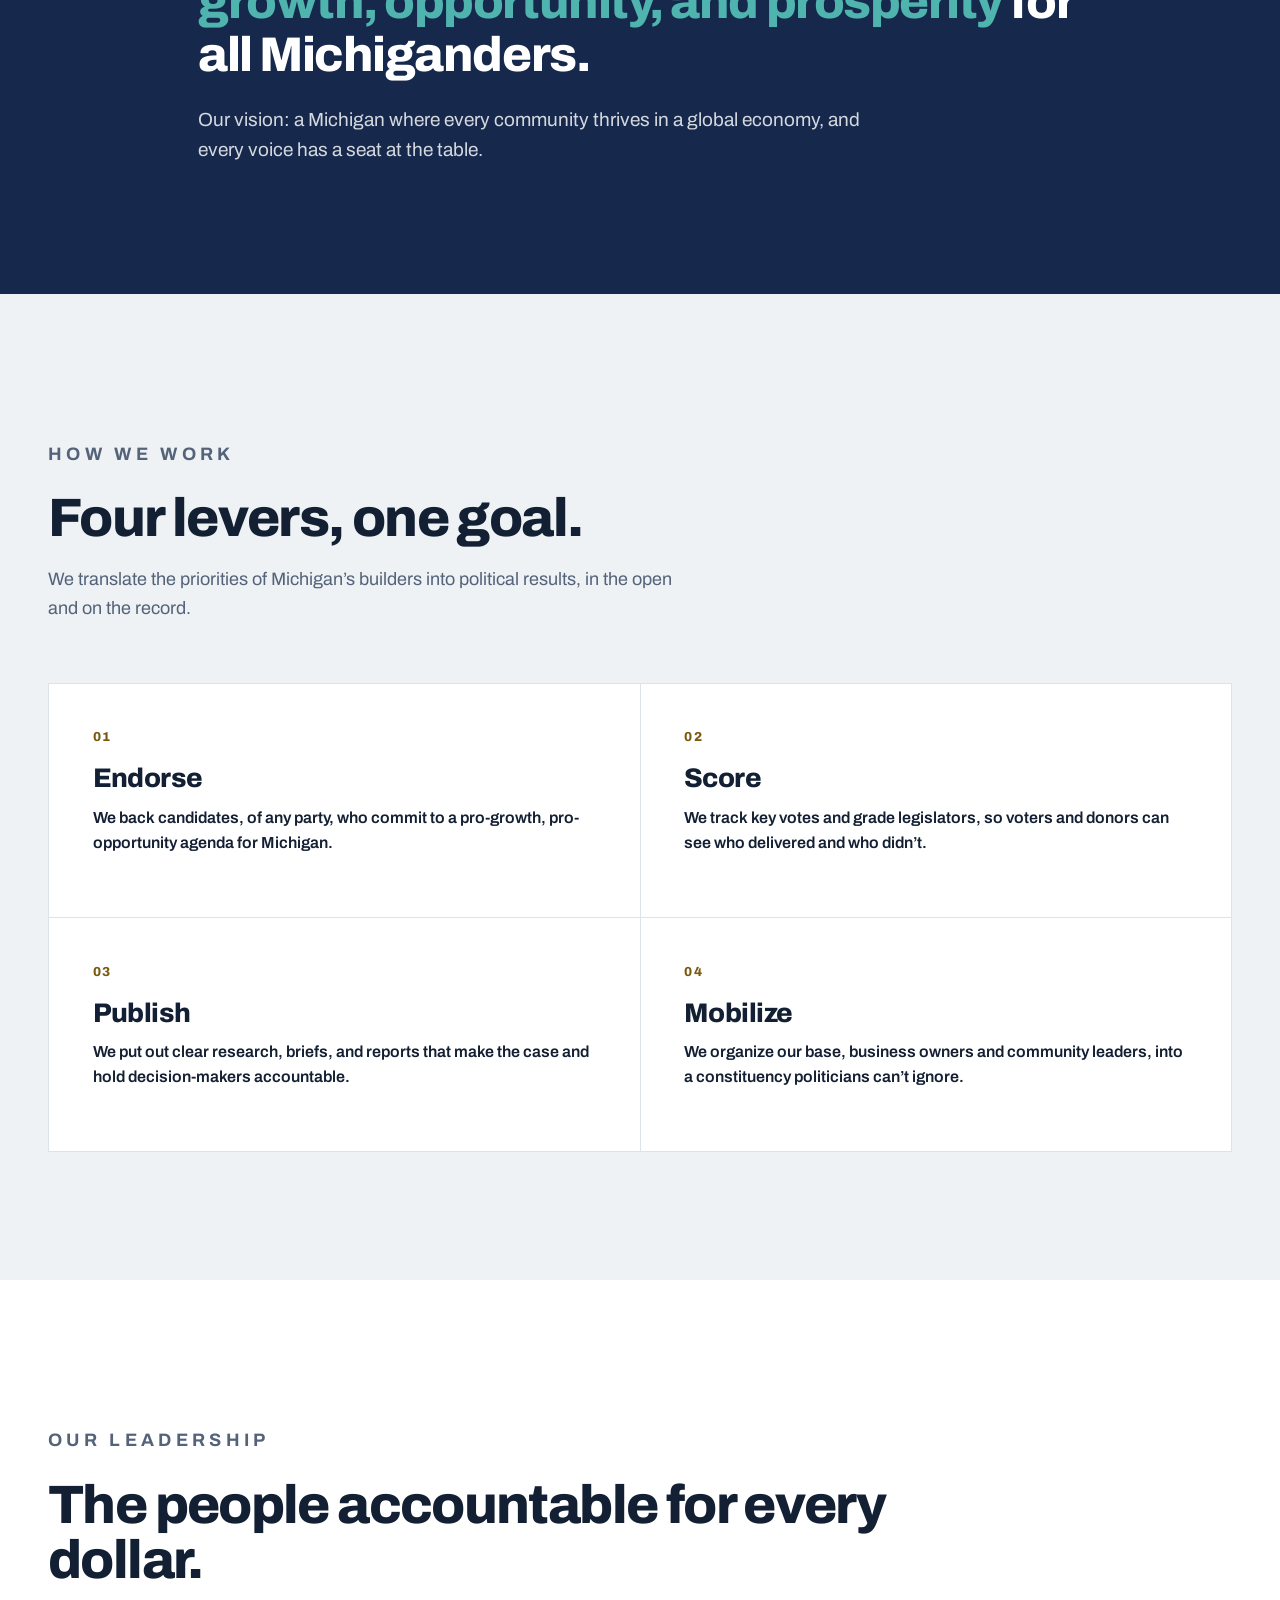
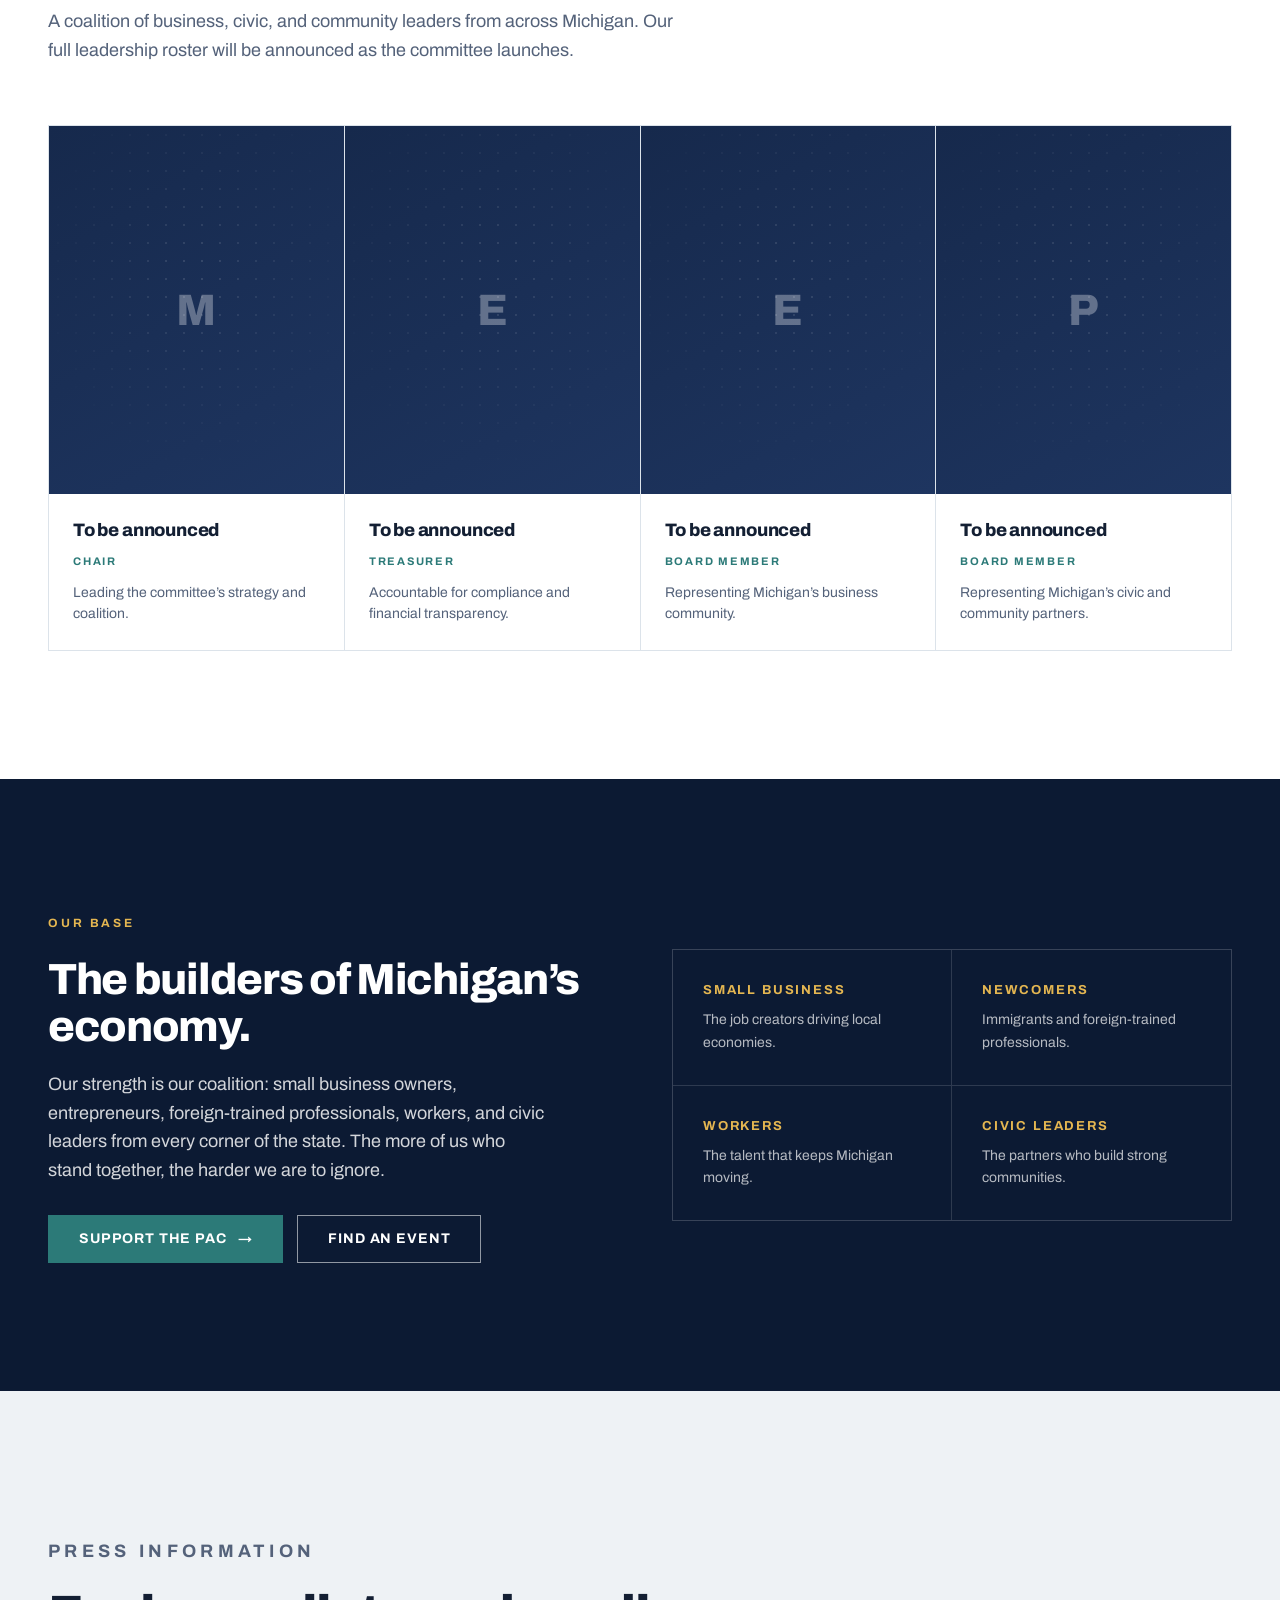
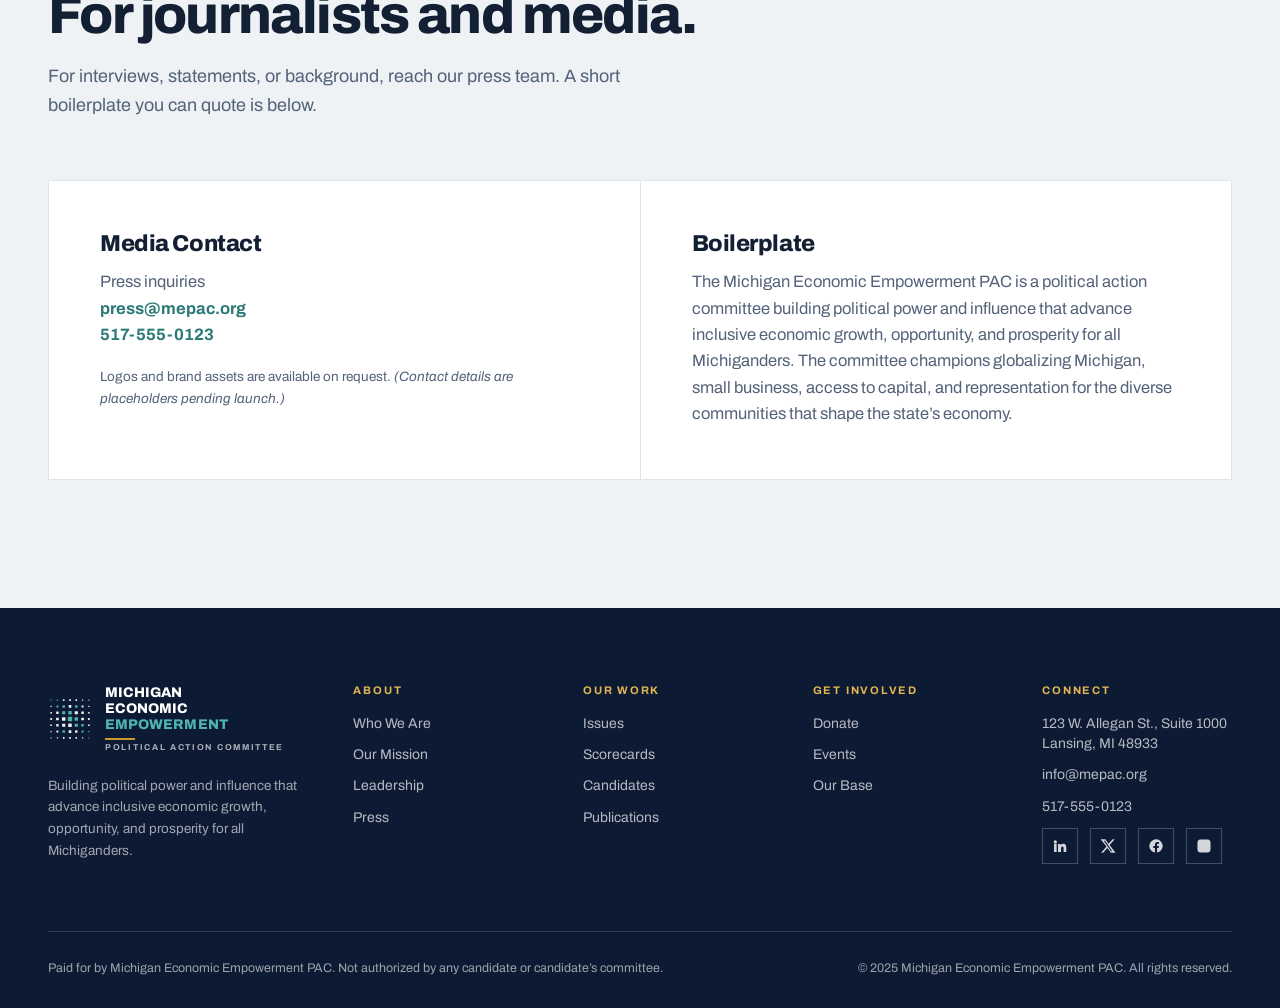
==== commit 8c40a5c8: "Shorten nav labels: "About Us" -> "About", "Our Issues" -> "Issues" (nav, mobile menu, breadcrumbs, " ====
--- a/about.html
+++ b/about.html
@@ -16,7 +16,7 @@
     <div class="page-hero__bg" aria-hidden="true"><img src="assets/img/hero-detroit.jpg" alt="" /></div>
     <div class="page-hero__scrim" aria-hidden="true"></div>
     <div class="wrap page-hero__in">
-      <p class="crumb"><a href="index.html">Home</a> / About Us</p>
+      <p class="crumb"><a href="index.html">Home</a> / About</p>
       <h1>Building political power for Michigan’s economy.</h1>
       <p class="lede">We are a political action committee organizing the people who build, hire, and invest across Michigan, and turning that energy into influence at every level of government.</p>
       <div class="page-hero__gold"></div>
